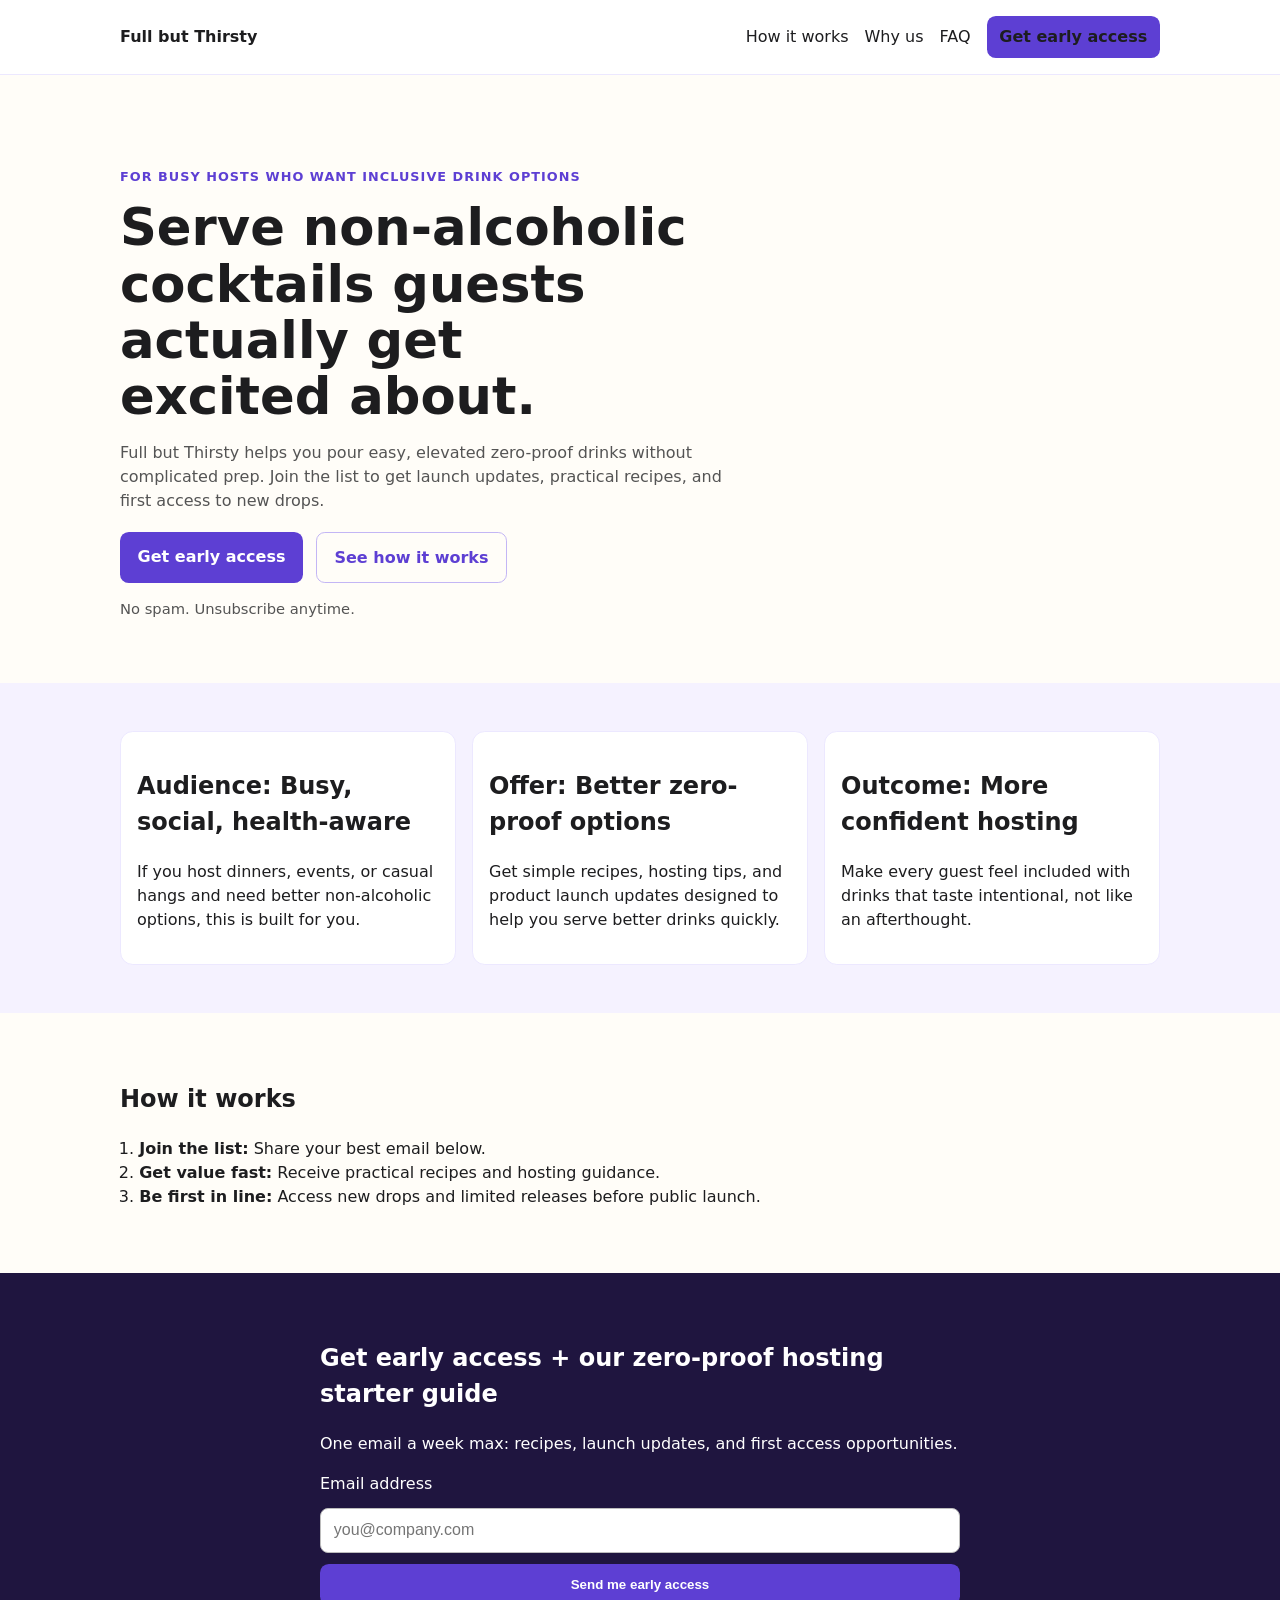
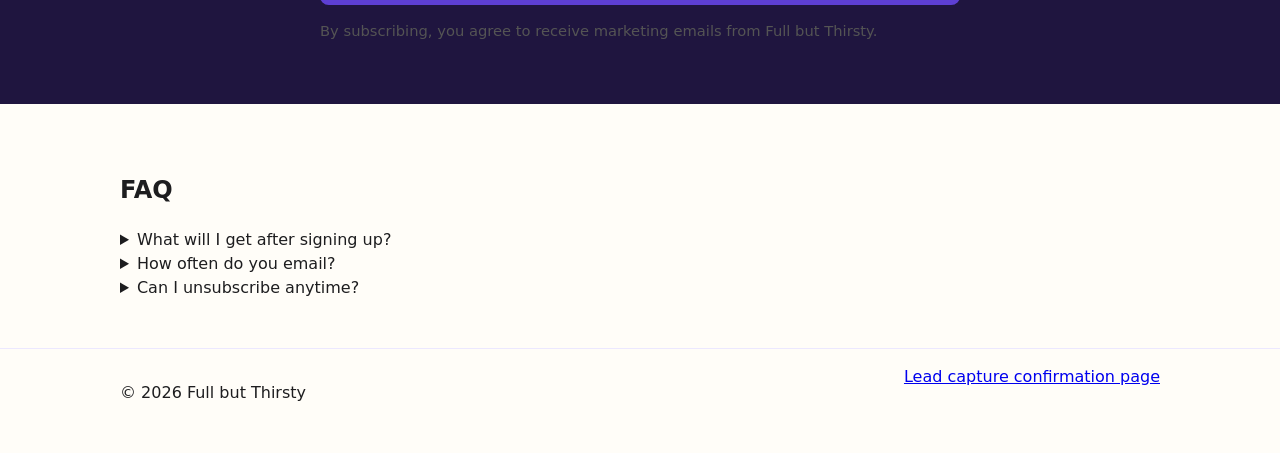
==== index.html @ fb5e7f43 "Build conversion-focused homepage with SEO and lead capture foundations" ====
<!doctype html>
<html lang="en">
  <head>
    <meta charset="UTF-8" />
    <meta name="viewport" content="width=device-width, initial-scale=1.0" />
    <title>Full but Thirsty | Non-Alcoholic Cocktails for Busy Hosts</title>
    <meta
      name="description"
      content="Full but Thirsty helps busy hosts serve better non-alcoholic cocktails in minutes. Join the list for launch updates, recipes, and first access to new drops."
    />
    <link rel="canonical" href="https://www.fullbutthirsty.com/" />
    <meta property="og:type" content="website" />
    <meta property="og:title" content="Full but Thirsty | Non-Alcoholic Cocktails for Busy Hosts" />
    <meta
      property="og:description"
      content="Serve non-alcoholic cocktails your guests will ask for again. Get launch updates and practical recipes from Full but Thirsty."
    />
    <meta property="og:url" content="https://www.fullbutthirsty.com/" />
    <meta property="og:image" content="https://www.fullbutthirsty.com/og-image.jpg" />
    <meta name="twitter:card" content="summary_large_image" />
    <meta name="twitter:title" content="Full but Thirsty | Non-Alcoholic Cocktails for Busy Hosts" />
    <meta
      name="twitter:description"
      content="Join Full but Thirsty for recipes, launch updates, and first access to better non-alcoholic cocktails."
    />
    <meta name="twitter:image" content="https://www.fullbutthirsty.com/og-image.jpg" />
    <link rel="preload" href="styles.css" as="style" />
    <link rel="stylesheet" href="styles.css" />
    <script type="application/ld+json">
      {
        "@context": "https://schema.org",
        "@type": "Organization",
        "name": "Full but Thirsty",
        "url": "https://www.fullbutthirsty.com/",
        "description": "Non-alcoholic cocktail brand for busy hosts.",
        "sameAs": []
      }
    </script>
    <script>
      window.dataLayer = window.dataLayer || [];
      function gtag(){dataLayer.push(arguments);} 
      gtag('consent', 'default', {
        ad_storage: 'denied',
        analytics_storage: 'granted'
      });
      gtag('js', new Date());
      gtag('config', 'G-XXXXXXXXXX', { anonymize_ip: true });
    </script>
  </head>
  <body>
    <a class="skip-link" href="#main">Skip to content</a>
    <header class="site-header">
      <div class="container nav-wrap">
        <a class="brand" href="/">Full but Thirsty</a>
        <nav aria-label="Main">
          <ul class="nav-links">
            <li><a href="#how-it-works">How it works</a></li>
            <li><a href="#why-us">Why us</a></li>
            <li><a href="#faq">FAQ</a></li>
            <li><a class="btn btn-small" href="#lead-form">Get early access</a></li>
          </ul>
        </nav>
      </div>
    </header>

    <main id="main">
      <section class="hero container">
        <p class="eyebrow">For busy hosts who want inclusive drink options</p>
        <h1>Serve non-alcoholic cocktails guests actually get excited about.</h1>
        <p class="subhead">
          Full but Thirsty helps you pour easy, elevated zero-proof drinks without complicated prep.
          Join the list to get launch updates, practical recipes, and first access to new drops.
        </p>
        <div class="hero-cta">
          <a class="btn" href="#lead-form">Get early access</a>
          <a class="btn btn-ghost" href="#how-it-works">See how it works</a>
        </div>
        <p class="microproof">
          No spam. Unsubscribe anytime.
        </p>
      </section>

      <section id="why-us" class="section section-alt">
        <div class="container grid-3">
          <article>
            <h2>Audience: Busy, social, health-aware</h2>
            <p>
              If you host dinners, events, or casual hangs and need better non-alcoholic options,
              this is built for you.
            </p>
          </article>
          <article>
            <h2>Offer: Better zero-proof options</h2>
            <p>
              Get simple recipes, hosting tips, and product launch updates designed to help you serve better drinks quickly.
            </p>
          </article>
          <article>
            <h2>Outcome: More confident hosting</h2>
            <p>
              Make every guest feel included with drinks that taste intentional, not like an afterthought.
            </p>
          </article>
        </div>
      </section>

      <section id="how-it-works" class="section container">
        <h2>How it works</h2>
        <ol class="steps">
          <li><strong>Join the list:</strong> Share your best email below.</li>
          <li><strong>Get value fast:</strong> Receive practical recipes and hosting guidance.</li>
          <li><strong>Be first in line:</strong> Access new drops and limited releases before public launch.</li>
        </ol>
      </section>

      <section id="lead-form" class="section section-cta">
        <div class="container form-wrap">
          <h2>Get early access + our zero-proof hosting starter guide</h2>
          <p>
            One email a week max: recipes, launch updates, and first access opportunities.
          </p>
          <form id="signup-form" action="/thank-you.html" method="get" novalidate>
            <label for="email">Email address</label>
            <input id="email" name="email" type="email" required autocomplete="email" placeholder="you@company.com" />
            <button class="btn" type="submit">Send me early access</button>
          </form>
          <p class="fineprint">
            By subscribing, you agree to receive marketing emails from Full but Thirsty.
          </p>
        </div>
      </section>

      <section id="faq" class="section container">
        <h2>FAQ</h2>
        <details>
          <summary>What will I get after signing up?</summary>
          <p>You'll receive launch updates, practical recipes, and hosting tips focused on better zero-proof drinks.</p>
        </details>
        <details>
          <summary>How often do you email?</summary>
          <p>Usually once per week or less, plus occasional launch announcements.</p>
        </details>
        <details>
          <summary>Can I unsubscribe anytime?</summary>
          <p>Yes. Every email includes a one-click unsubscribe link.</p>
        </details>
      </section>
    </main>

    <footer class="site-footer">
      <div class="container footer-wrap">
        <p>© <span id="year"></span> Full but Thirsty</p>
        <a href="/thank-you.html">Lead capture confirmation page</a>
      </div>
    </footer>

    <script src="app.js" defer></script>
  </body>
</html>
---- styles.css ----
:root {
  --bg: #fffdf8;
  --text: #1d1d1f;
  --muted: #545454;
  --brand: #5d3fd3;
  --brand-dark: #4b30ab;
  --alt: #f5f2ff;
}

* { box-sizing: border-box; }
body {
  margin: 0;
  font-family: Inter, system-ui, -apple-system, Segoe UI, Roboto, Arial, sans-serif;
  color: var(--text);
  background: var(--bg);
  line-height: 1.5;
}
.container { width: min(1040px, 92vw); margin: 0 auto; }
.skip-link { position: absolute; left: -9999px; }
.skip-link:focus { left: 0.5rem; top: 0.5rem; background: #fff; padding: 0.5rem; }
.site-header { border-bottom: 1px solid #ece8ff; background: #fff; position: sticky; top: 0; }
.nav-wrap { display: flex; justify-content: space-between; align-items: center; padding: 1rem 0; }
.brand { font-weight: 700; color: var(--text); text-decoration: none; }
.nav-links { display: flex; gap: 1rem; align-items: center; list-style: none; margin: 0; padding: 0; }
.nav-links a { text-decoration: none; color: var(--text); }
.hero { padding: 5rem 0 3rem; }
.eyebrow { text-transform: uppercase; letter-spacing: 0.08em; font-size: 0.8rem; color: var(--brand); font-weight: 700; }
h1 { font-size: clamp(2rem, 4vw, 3.4rem); max-width: 16ch; line-height: 1.1; margin: 0.5rem 0 1rem; }
.subhead { color: var(--muted); max-width: 62ch; }
.hero-cta { display: flex; gap: 0.8rem; flex-wrap: wrap; margin-top: 1.2rem; }
.btn {
  display: inline-block;
  background: var(--brand);
  color: #fff;
  padding: 0.8rem 1.1rem;
  border-radius: 0.55rem;
  text-decoration: none;
  border: none;
  cursor: pointer;
  font-weight: 600;
}
.btn:hover { background: var(--brand-dark); }
.btn-ghost { background: transparent; color: var(--brand); border: 1px solid #c3b6f5; }
.btn-small { padding: 0.55rem 0.8rem; }
.microproof, .fineprint { color: var(--muted); font-size: 0.92rem; }
.section { padding: 3rem 0; }
.section-alt { background: var(--alt); }
.grid-3 { display: grid; grid-template-columns: repeat(3, 1fr); gap: 1rem; }
.grid-3 article { background: #fff; border: 1px solid #ece8ff; border-radius: 0.8rem; padding: 1rem; }
.steps { padding-left: 1.2rem; max-width: 75ch; }
.section-cta { background: #1f153f; color: #fff; }
.form-wrap { max-width: 640px; }
#signup-form { display: grid; gap: 0.7rem; margin-top: 1rem; }
input[type='email'] {
  padding: 0.8rem;
  border: 1px solid #bcbcbc;
  border-radius: 0.5rem;
  font-size: 1rem;
}
.site-footer { border-top: 1px solid #ece8ff; padding: 1rem 0 2rem; }
.footer-wrap { display: flex; justify-content: space-between; gap: 1rem; flex-wrap: wrap; }

@media (max-width: 860px) {
  .nav-links { flex-wrap: wrap; justify-content: flex-end; }
  .grid-3 { grid-template-columns: 1fr; }
}
---- styles.css ----
:root {
  --bg: #fffdf8;
  --text: #1d1d1f;
  --muted: #545454;
  --brand: #5d3fd3;
  --brand-dark: #4b30ab;
  --alt: #f5f2ff;
}

* { box-sizing: border-box; }
body {
  margin: 0;
  font-family: Inter, system-ui, -apple-system, Segoe UI, Roboto, Arial, sans-serif;
  color: var(--text);
  background: var(--bg);
  line-height: 1.5;
}
.container { width: min(1040px, 92vw); margin: 0 auto; }
.skip-link { position: absolute; left: -9999px; }
.skip-link:focus { left: 0.5rem; top: 0.5rem; background: #fff; padding: 0.5rem; }
.site-header { border-bottom: 1px solid #ece8ff; background: #fff; position: sticky; top: 0; }
.nav-wrap { display: flex; justify-content: space-between; align-items: center; padding: 1rem 0; }
.brand { font-weight: 700; color: var(--text); text-decoration: none; }
.nav-links { display: flex; gap: 1rem; align-items: center; list-style: none; margin: 0; padding: 0; }
.nav-links a { text-decoration: none; color: var(--text); }
.hero { padding: 5rem 0 3rem; }
.eyebrow { text-transform: uppercase; letter-spacing: 0.08em; font-size: 0.8rem; color: var(--brand); font-weight: 700; }
h1 { font-size: clamp(2rem, 4vw, 3.4rem); max-width: 16ch; line-height: 1.1; margin: 0.5rem 0 1rem; }
.subhead { color: var(--muted); max-width: 62ch; }
.hero-cta { display: flex; gap: 0.8rem; flex-wrap: wrap; margin-top: 1.2rem; }
.btn {
  display: inline-block;
  background: var(--brand);
  color: #fff;
  padding: 0.8rem 1.1rem;
  border-radius: 0.55rem;
  text-decoration: none;
  border: none;
  cursor: pointer;
  font-weight: 600;
}
.btn:hover { background: var(--brand-dark); }
.btn-ghost { background: transparent; color: var(--brand); border: 1px solid #c3b6f5; }
.btn-small { padding: 0.55rem 0.8rem; }
.microproof, .fineprint { color: var(--muted); font-size: 0.92rem; }
.section { padding: 3rem 0; }
.section-alt { background: var(--alt); }
.grid-3 { display: grid; grid-template-columns: repeat(3, 1fr); gap: 1rem; }
.grid-3 article { background: #fff; border: 1px solid #ece8ff; border-radius: 0.8rem; padding: 1rem; }
.steps { padding-left: 1.2rem; max-width: 75ch; }
.section-cta { background: #1f153f; color: #fff; }
.form-wrap { max-width: 640px; }
#signup-form { display: grid; gap: 0.7rem; margin-top: 1rem; }
input[type='email'] {
  padding: 0.8rem;
  border: 1px solid #bcbcbc;
  border-radius: 0.5rem;
  font-size: 1rem;
}
.site-footer { border-top: 1px solid #ece8ff; padding: 1rem 0 2rem; }
.footer-wrap { display: flex; justify-content: space-between; gap: 1rem; flex-wrap: wrap; }

@media (max-width: 860px) {
  .nav-links { flex-wrap: wrap; justify-content: flex-end; }
  .grid-3 { grid-template-columns: 1fr; }
}
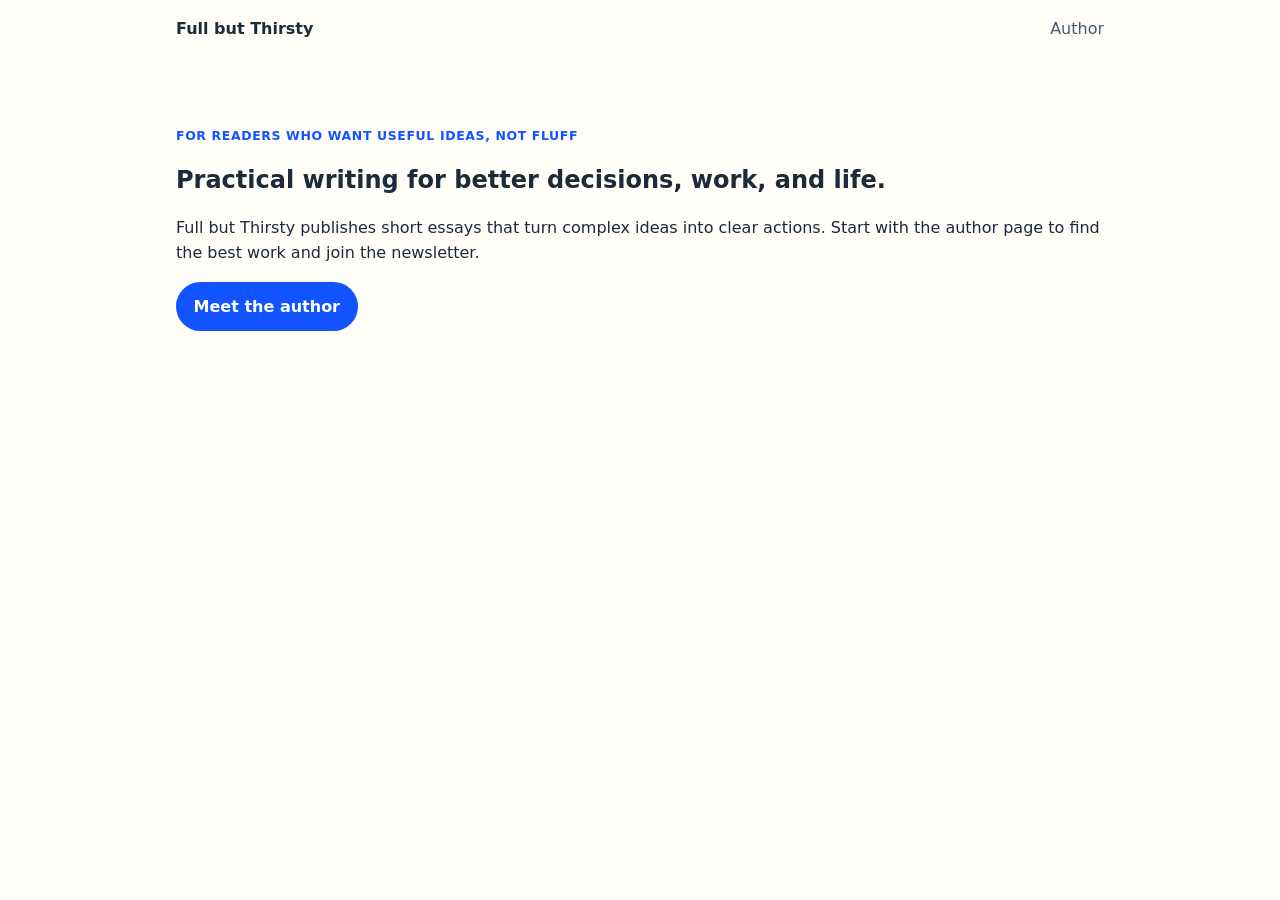
==== commit 8efdbf42: "Improve author page conversion, SEO, and tracking foundations" ====
--- a/index.html
+++ b/index.html
@@ -3,157 +3,33 @@
   <head>
     <meta charset="UTF-8" />
     <meta name="viewport" content="width=device-width, initial-scale=1.0" />
-    <title>Full but Thirsty | Non-Alcoholic Cocktails for Busy Hosts</title>
+    <title>Full but Thirsty | Stories and Practical Wisdom</title>
     <meta
       name="description"
-      content="Full but Thirsty helps busy hosts serve better non-alcoholic cocktails in minutes. Join the list for launch updates, recipes, and first access to new drops."
+      content="Read practical essays and stories from Full but Thirsty. Start with the author page for key ideas, popular posts, and the weekly insights newsletter."
     />
-    <link rel="canonical" href="https://www.fullbutthirsty.com/" />
-    <meta property="og:type" content="website" />
-    <meta property="og:title" content="Full but Thirsty | Non-Alcoholic Cocktails for Busy Hosts" />
-    <meta
-      property="og:description"
-      content="Serve non-alcoholic cocktails your guests will ask for again. Get launch updates and practical recipes from Full but Thirsty."
-    />
-    <meta property="og:url" content="https://www.fullbutthirsty.com/" />
-    <meta property="og:image" content="https://www.fullbutthirsty.com/og-image.jpg" />
-    <meta name="twitter:card" content="summary_large_image" />
-    <meta name="twitter:title" content="Full but Thirsty | Non-Alcoholic Cocktails for Busy Hosts" />
-    <meta
-      name="twitter:description"
-      content="Join Full but Thirsty for recipes, launch updates, and first access to better non-alcoholic cocktails."
-    />
-    <meta name="twitter:image" content="https://www.fullbutthirsty.com/og-image.jpg" />
-    <link rel="preload" href="styles.css" as="style" />
+    <link rel="canonical" href="https://fullbutthirsty.com/" />
     <link rel="stylesheet" href="styles.css" />
-    <script type="application/ld+json">
-      {
-        "@context": "https://schema.org",
-        "@type": "Organization",
-        "name": "Full but Thirsty",
-        "url": "https://www.fullbutthirsty.com/",
-        "description": "Non-alcoholic cocktail brand for busy hosts.",
-        "sameAs": []
-      }
-    </script>
-    <script>
-      window.dataLayer = window.dataLayer || [];
-      function gtag(){dataLayer.push(arguments);} 
-      gtag('consent', 'default', {
-        ad_storage: 'denied',
-        analytics_storage: 'granted'
-      });
-      gtag('js', new Date());
-      gtag('config', 'G-XXXXXXXXXX', { anonymize_ip: true });
-    </script>
   </head>
   <body>
-    <a class="skip-link" href="#main">Skip to content</a>
     <header class="site-header">
-      <div class="container nav-wrap">
-        <a class="brand" href="/">Full but Thirsty</a>
-        <nav aria-label="Main">
-          <ul class="nav-links">
-            <li><a href="#how-it-works">How it works</a></li>
-            <li><a href="#why-us">Why us</a></li>
-            <li><a href="#faq">FAQ</a></li>
-            <li><a class="btn btn-small" href="#lead-form">Get early access</a></li>
-          </ul>
-        </nav>
-      </div>
+      <a class="logo" href="/">Full but Thirsty</a>
+      <nav>
+        <a href="/author.html">Author</a>
+      </nav>
     </header>
 
-    <main id="main">
-      <section class="hero container">
-        <p class="eyebrow">For busy hosts who want inclusive drink options</p>
-        <h1>Serve non-alcoholic cocktails guests actually get excited about.</h1>
-        <p class="subhead">
-          Full but Thirsty helps you pour easy, elevated zero-proof drinks without complicated prep.
-          Join the list to get launch updates, practical recipes, and first access to new drops.
+    <main class="container">
+      <section class="hero">
+        <p class="eyebrow">For readers who want useful ideas, not fluff</p>
+        <h1>Practical writing for better decisions, work, and life.</h1>
+        <p>
+          Full but Thirsty publishes short essays that turn complex ideas into
+          clear actions. Start with the author page to find the best work and
+          join the newsletter.
         </p>
-        <div class="hero-cta">
-          <a class="btn" href="#lead-form">Get early access</a>
-          <a class="btn btn-ghost" href="#how-it-works">See how it works</a>
-        </div>
-        <p class="microproof">
-          No spam. Unsubscribe anytime.
-        </p>
-      </section>
-
-      <section id="why-us" class="section section-alt">
-        <div class="container grid-3">
-          <article>
-            <h2>Audience: Busy, social, health-aware</h2>
-            <p>
-              If you host dinners, events, or casual hangs and need better non-alcoholic options,
-              this is built for you.
-            </p>
-          </article>
-          <article>
-            <h2>Offer: Better zero-proof options</h2>
-            <p>
-              Get simple recipes, hosting tips, and product launch updates designed to help you serve better drinks quickly.
-            </p>
-          </article>
-          <article>
-            <h2>Outcome: More confident hosting</h2>
-            <p>
-              Make every guest feel included with drinks that taste intentional, not like an afterthought.
-            </p>
-          </article>
-        </div>
-      </section>
-
-      <section id="how-it-works" class="section container">
-        <h2>How it works</h2>
-        <ol class="steps">
-          <li><strong>Join the list:</strong> Share your best email below.</li>
-          <li><strong>Get value fast:</strong> Receive practical recipes and hosting guidance.</li>
-          <li><strong>Be first in line:</strong> Access new drops and limited releases before public launch.</li>
-        </ol>
-      </section>
-
-      <section id="lead-form" class="section section-cta">
-        <div class="container form-wrap">
-          <h2>Get early access + our zero-proof hosting starter guide</h2>
-          <p>
-            One email a week max: recipes, launch updates, and first access opportunities.
-          </p>
-          <form id="signup-form" action="/thank-you.html" method="get" novalidate>
-            <label for="email">Email address</label>
-            <input id="email" name="email" type="email" required autocomplete="email" placeholder="you@company.com" />
-            <button class="btn" type="submit">Send me early access</button>
-          </form>
-          <p class="fineprint">
-            By subscribing, you agree to receive marketing emails from Full but Thirsty.
-          </p>
-        </div>
-      </section>
-
-      <section id="faq" class="section container">
-        <h2>FAQ</h2>
-        <details>
-          <summary>What will I get after signing up?</summary>
-          <p>You'll receive launch updates, practical recipes, and hosting tips focused on better zero-proof drinks.</p>
-        </details>
-        <details>
-          <summary>How often do you email?</summary>
-          <p>Usually once per week or less, plus occasional launch announcements.</p>
-        </details>
-        <details>
-          <summary>Can I unsubscribe anytime?</summary>
-          <p>Yes. Every email includes a one-click unsubscribe link.</p>
-        </details>
+        <a class="btn btn-primary" href="/author.html">Meet the author</a>
       </section>
     </main>
-
-    <footer class="site-footer">
-      <div class="container footer-wrap">
-        <p>© <span id="year"></span> Full but Thirsty</p>
-        <a href="/thank-you.html">Lead capture confirmation page</a>
-      </div>
-    </footer>
-
-    <script src="app.js" defer></script>
   </body>
 </html>
--- a/styles.css
+++ b/styles.css
@@ -1,66 +1,180 @@
 :root {
   --bg: #fffdf8;
-  --text: #1d1d1f;
-  --muted: #545454;
-  --brand: #5d3fd3;
-  --brand-dark: #4b30ab;
-  --alt: #f5f2ff;
+  --text: #1d2a39;
+  --muted: #4b5a6a;
+  --primary: #1254ff;
+  --primary-dark: #0e45d1;
+  --line: #e5e9f0;
 }
 
-* { box-sizing: border-box; }
+* {
+  box-sizing: border-box;
+}
+
 body {
   margin: 0;
   font-family: Inter, system-ui, -apple-system, Segoe UI, Roboto, Arial, sans-serif;
   color: var(--text);
   background: var(--bg);
-  line-height: 1.5;
+  line-height: 1.6;
 }
-.container { width: min(1040px, 92vw); margin: 0 auto; }
-.skip-link { position: absolute; left: -9999px; }
-.skip-link:focus { left: 0.5rem; top: 0.5rem; background: #fff; padding: 0.5rem; }
-.site-header { border-bottom: 1px solid #ece8ff; background: #fff; position: sticky; top: 0; }
-.nav-wrap { display: flex; justify-content: space-between; align-items: center; padding: 1rem 0; }
-.brand { font-weight: 700; color: var(--text); text-decoration: none; }
-.nav-links { display: flex; gap: 1rem; align-items: center; list-style: none; margin: 0; padding: 0; }
-.nav-links a { text-decoration: none; color: var(--text); }
-.hero { padding: 5rem 0 3rem; }
-.eyebrow { text-transform: uppercase; letter-spacing: 0.08em; font-size: 0.8rem; color: var(--brand); font-weight: 700; }
-h1 { font-size: clamp(2rem, 4vw, 3.4rem); max-width: 16ch; line-height: 1.1; margin: 0.5rem 0 1rem; }
-.subhead { color: var(--muted); max-width: 62ch; }
-.hero-cta { display: flex; gap: 0.8rem; flex-wrap: wrap; margin-top: 1.2rem; }
+
+.site-header,
+.site-footer,
+.container {
+  width: min(100%, 960px);
+  margin: 0 auto;
+  padding: 1rem;
+}
+
+.site-header {
+  display: flex;
+  justify-content: space-between;
+  align-items: center;
+}
+
+.logo {
+  font-weight: 700;
+  color: var(--text);
+  text-decoration: none;
+}
+
+nav a {
+  color: var(--muted);
+  margin-left: 1rem;
+  text-decoration: none;
+}
+
+nav a.active,
+nav a:hover {
+  color: var(--text);
+  font-weight: 600;
+}
+
+.hero {
+  padding: 2.5rem 0;
+}
+
+.hero h1 {
+  line-height: 1.2;
+  max-width: 720px;
+}
+
+.eyebrow {
+  color: var(--primary);
+  font-weight: 600;
+  text-transform: uppercase;
+  letter-spacing: 0.05em;
+  font-size: 0.78rem;
+}
+
+.section {
+  padding: 2rem 0;
+  border-top: 1px solid var(--line);
+}
+
+.cta-row {
+  display: flex;
+  flex-wrap: wrap;
+  gap: 0.75rem;
+  margin-top: 1rem;
+}
+
 .btn {
   display: inline-block;
-  background: var(--brand);
-  color: #fff;
-  padding: 0.8rem 1.1rem;
-  border-radius: 0.55rem;
   text-decoration: none;
+  border-radius: 999px;
+  padding: 0.75rem 1.1rem;
   border: none;
   cursor: pointer;
   font-weight: 600;
 }
-.btn:hover { background: var(--brand-dark); }
-.btn-ghost { background: transparent; color: var(--brand); border: 1px solid #c3b6f5; }
-.btn-small { padding: 0.55rem 0.8rem; }
-.microproof, .fineprint { color: var(--muted); font-size: 0.92rem; }
-.section { padding: 3rem 0; }
-.section-alt { background: var(--alt); }
-.grid-3 { display: grid; grid-template-columns: repeat(3, 1fr); gap: 1rem; }
-.grid-3 article { background: #fff; border: 1px solid #ece8ff; border-radius: 0.8rem; padding: 1rem; }
-.steps { padding-left: 1.2rem; max-width: 75ch; }
-.section-cta { background: #1f153f; color: #fff; }
-.form-wrap { max-width: 640px; }
-#signup-form { display: grid; gap: 0.7rem; margin-top: 1rem; }
-input[type='email'] {
-  padding: 0.8rem;
-  border: 1px solid #bcbcbc;
-  border-radius: 0.5rem;
-  font-size: 1rem;
+
+.btn-primary {
+  background: var(--primary);
+  color: #fff;
 }
-.site-footer { border-top: 1px solid #ece8ff; padding: 1rem 0 2rem; }
-.footer-wrap { display: flex; justify-content: space-between; gap: 1rem; flex-wrap: wrap; }
 
-@media (max-width: 860px) {
-  .nav-links { flex-wrap: wrap; justify-content: flex-end; }
-  .grid-3 { grid-template-columns: 1fr; }
+.btn-primary:hover {
+  background: var(--primary-dark);
 }
+
+.btn-secondary {
+  background: #eef3ff;
+  color: var(--primary-dark);
+}
+
+.checklist {
+  padding-left: 1.2rem;
+}
+
+.grid {
+  display: grid;
+  grid-template-columns: repeat(auto-fit, minmax(200px, 1fr));
+  gap: 1rem;
+}
+
+.card {
+  background: #fff;
+  border: 1px solid var(--line);
+  border-radius: 12px;
+  padding: 1rem;
+}
+
+.essay-list {
+  display: grid;
+  gap: 0.75rem;
+}
+
+.essay-link {
+  color: var(--primary-dark);
+  text-decoration: none;
+  font-weight: 600;
+}
+
+.newsletter {
+  background: #f5f8ff;
+  border-radius: 14px;
+  padding: 1.5rem;
+  border: 1px solid #dbe4ff;
+}
+
+.lead-form {
+  display: flex;
+  flex-wrap: wrap;
+  gap: 0.75rem;
+}
+
+.lead-form input {
+  flex: 1;
+  min-width: 220px;
+  padding: 0.75rem;
+  border-radius: 10px;
+  border: 1px solid #c8d2df;
+}
+
+.form-message {
+  min-height: 1.2rem;
+  font-size: 0.95rem;
+}
+
+.form-message.error {
+  color: #b42318;
+}
+
+.sr-only {
+  position: absolute;
+  width: 1px;
+  height: 1px;
+  padding: 0;
+  margin: -1px;
+  overflow: hidden;
+  clip: rect(0, 0, 0, 0);
+  border: 0;
+}
+
+@media (max-width: 640px) {
+  .hero {
+    padding: 1.5rem 0;
+  }
+}
